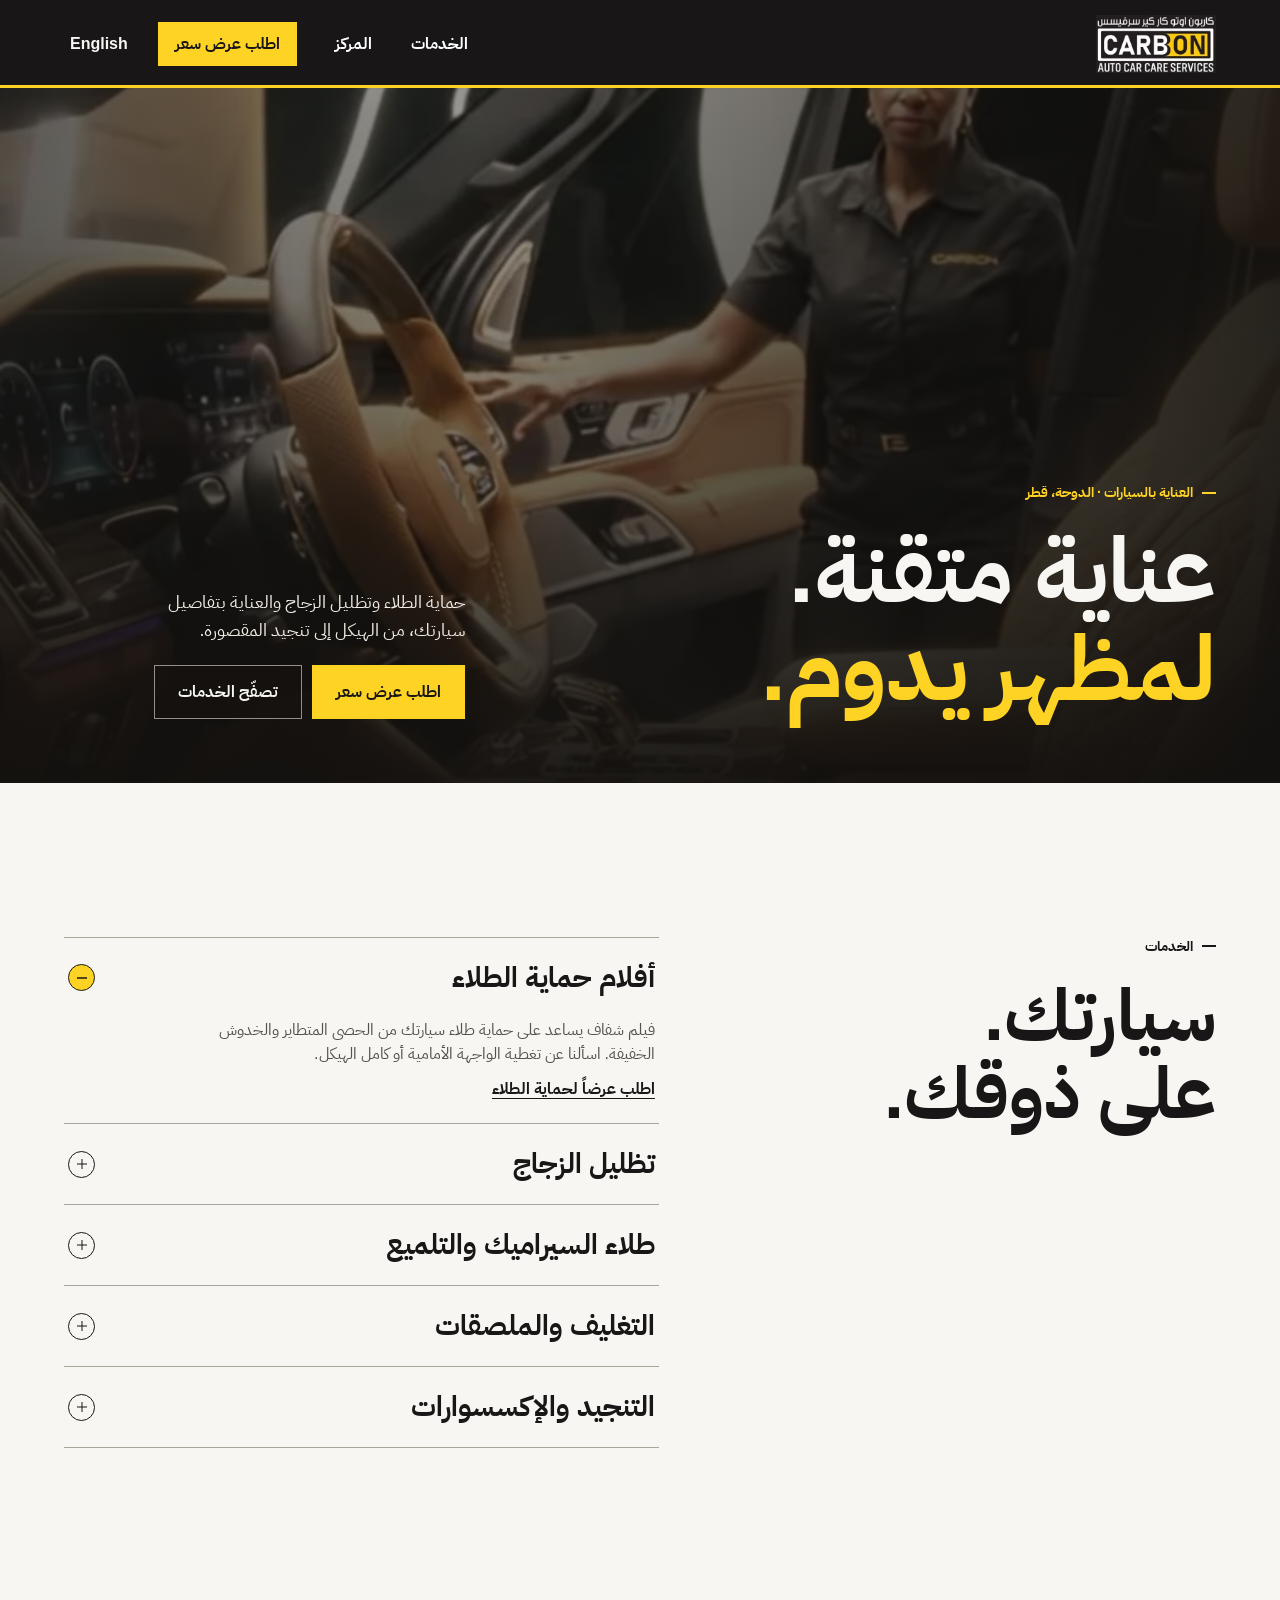
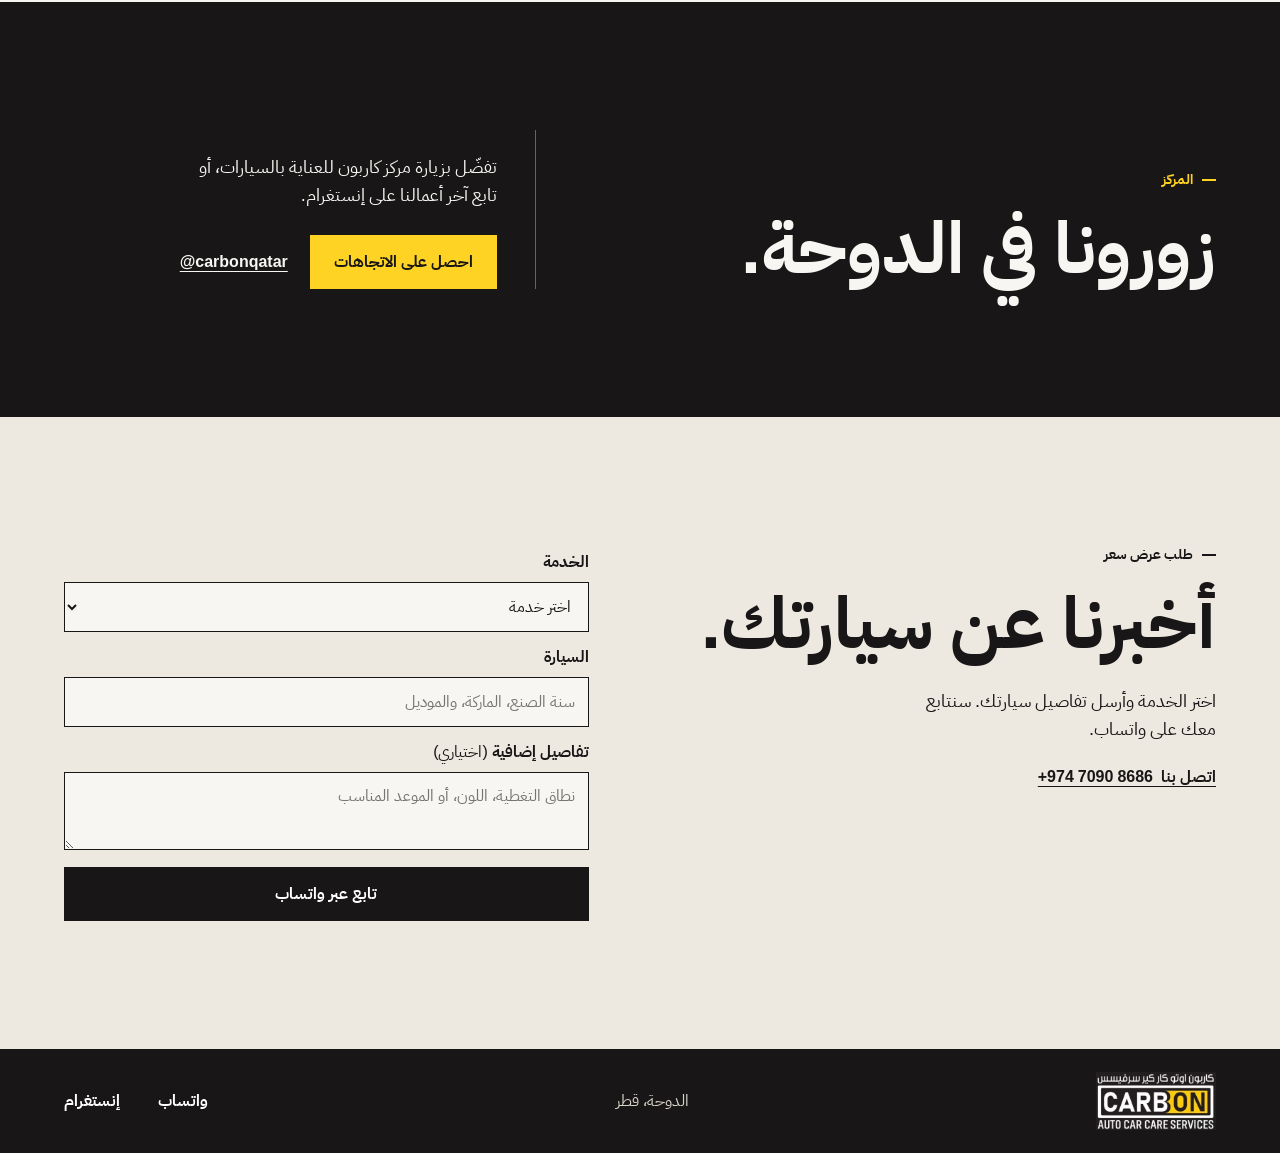
==== ar/index.html @ 4a991215 "Add Arabic site and Carbon upholstery video hero" ====
<!doctype html>
<html lang="ar" dir="rtl">
<head>
  <meta charset="utf-8">
  <meta name="viewport" content="width=device-width, initial-scale=1">
  <meta name="description" content="كاربون للعناية بالسيارات في الدوحة، قطر. أفلام حماية الطلاء، تظليل الزجاج، طلاء السيراميك، التغليف وتنجيد المقاعد.">
  <meta name="theme-color" content="#181616">
  <meta property="og:title" content="كاربون للعناية بالسيارات | الدوحة، قطر">
  <meta property="og:description" content="حماية الطلاء وتظليل الزجاج والعناية بتفاصيل سيارتك في الدوحة.">
  <link rel="alternate" hreflang="ar" href="https://carbon-qatar.vercel.app/ar/">
  <link rel="alternate" hreflang="en" href="https://carbon-qatar.vercel.app/">
  <link rel="icon" href="/assets/logo.avif" type="image/avif">
  <link rel="stylesheet" href="/site.css">
  <script src="/site.js" defer></script>
  <title>كاربون للعناية بالسيارات | الدوحة، قطر</title>
</head>
<body id="top">
  <a class="skip" href="#main">انتقل إلى المحتوى</a>
  <header class="header">
    <div class="shell header-inner">
      <a class="brand" href="#top" aria-label="كاربون للعناية بالسيارات، الصفحة الرئيسية">
        <img src="/assets/wordmark.webp" width="338" height="163" alt="كاربون للعناية بالسيارات">
      </a>
      <div class="header-actions">
        <a class="language" href="/" lang="en" hreflang="en">English</a>
        <button class="menu-toggle" type="button" aria-controls="site-nav" aria-expanded="false" hidden>القائمة</button>
      </div>
      <nav class="nav" id="site-nav" aria-label="القائمة الرئيسية">
        <a href="#services">الخدمات</a>
        <a href="#studio">المركز</a>
        <a href="#quote" class="button button-small">اطلب عرض سعر</a>
      </nav>
    </div>
    <div class="progress" aria-hidden="true"></div>
  </header>
  <main id="main">
    <section class="hero" aria-labelledby="hero-title">
      <div class="hero-media" aria-hidden="true">
        <video class="hero-video" data-src="/assets/carbon-interior.mp4" muted loop playsinline preload="none"></video>
      </div>
      <div class="shell hero-grid">
        <div class="hero-copy">
          <p class="eyebrow"><span></span> العناية بالسيارات · الدوحة، قطر</p>
          <h1 id="hero-title">عناية متقنة. <em>لمظهر يدوم.</em></h1>
        </div>
        <div class="hero-intro">
          <p class="hero-description">حماية الطلاء وتظليل الزجاج والعناية بتفاصيل سيارتك، من الهيكل إلى تنجيد المقصورة.</p>
          <div class="hero-actions">
            <a class="button" href="#quote">اطلب عرض سعر</a>
            <a class="button button-outline" href="#services">تصفّح الخدمات</a>
          </div>
        </div>
        <button class="video-toggle" type="button" data-play="شغّل فيديو الخلفية" data-pause="أوقف فيديو الخلفية مؤقتاً" hidden>شغّل فيديو الخلفية</button>
      </div>
    </section>
    <section class="services shell" id="services" aria-labelledby="services-title">
      <div class="section-heading">
        <p class="eyebrow"><span></span> الخدمات</p>
        <h2 id="services-title">سيارتك.<br>على ذوقك.</h2>
      </div>
      <div class="service-list">
        <details name="carbon-services" open>
          <summary><span>أفلام حماية الطلاء</span><span class="disclosure" aria-hidden="true"></span></summary>
          <div class="service-content">
            <p>فيلم شفاف يساعد على حماية طلاء سيارتك من الحصى المتطاير والخدوش الخفيفة. اسألنا عن تغطية الواجهة الأمامية أو كامل الهيكل.</p>
            <a href="#quote" data-service="أفلام حماية الطلاء">اطلب عرضاً لحماية الطلاء</a>
          </div>
        </details>
        <details name="carbon-services">
          <summary><span>تظليل الزجاج</span><span class="disclosure" aria-hidden="true"></span></summary>
          <div class="service-content">
            <p>خفّف الوهج واجعل المقصورة أكثر راحة. تواصل معنا لاختيار فيلم التظليل والدرجة المناسبة لسيارتك.</p>
            <a href="#quote" data-service="تظليل الزجاج">اطلب عرضاً للتظليل</a>
          </div>
        </details>
        <details name="carbon-services">
          <summary><span>طلاء السيراميك والتلميع</span><span class="disclosure" aria-hidden="true"></span></summary>
          <div class="service-content">
            <p>نظّف المقصورة، واستعد لمعان الطلاء، أو أضف طبقة سيراميك لتسهيل غسل السيارة والعناية بها.</p>
            <a href="#quote" data-service="طلاء السيراميك والتلميع">اطلب عرضاً للسيراميك والتلميع</a>
          </div>
        </details>
        <details name="carbon-services">
          <summary><span>التغليف والملصقات</span><span class="disclosure" aria-hidden="true"></span></summary>
          <div class="service-content">
            <p>غيّر لون السيارة، أو أضف رسومات، أو غلّف جزءاً منها مثل السقف. شاركنا أمثلة للتصميم الذي تريده.</p>
            <a href="#quote" data-service="التغليف والملصقات">اطلب عرضاً للتغليف</a>
          </div>
        </details>
        <details name="carbon-services">
          <summary><span>التنجيد والإكسسوارات</span><span class="disclosure" aria-hidden="true"></span></summary>
          <div class="service-content">
            <p>تعرّف على خيارات الجلد وتنجيد المقاعد، أو اسأل فريقنا عن الإكسسوارات المناسبة لسيارتك.</p>
            <a href="#quote" data-service="التنجيد والإكسسوارات">اطلب عرضاً للتنجيد</a>
          </div>
        </details>
      </div>
    </section>
    <section class="studio" id="studio" aria-labelledby="studio-title">
      <div class="shell studio-grid">
        <div class="section-heading">
          <p class="eyebrow"><span></span> المركز</p>
          <h2 id="studio-title">زورونا في الدوحة.</h2>
        </div>
        <div class="studio-copy">
          <p>تفضّل بزيارة مركز كاربون للعناية بالسيارات، أو تابع آخر أعمالنا على إنستغرام.</p>
          <div class="studio-links">
            <a class="button" href="https://www.google.com/maps/search/?api=1&amp;query=Carbon+Auto+Car+Care+Services+Doha+Qatar">احصل على الاتجاهات</a>
            <a class="text-link" dir="ltr" href="https://www.instagram.com/carbonqatar/">@carbonqatar</a>
          </div>
        </div>
      </div>
    </section>
    <section class="quote" id="quote" aria-labelledby="quote-title">
      <div class="shell quote-grid">
        <div class="section-heading">
          <p class="eyebrow"><span></span> طلب عرض سعر</p>
          <h2 id="quote-title">أخبرنا عن سيارتك.</h2>
          <p>اختر الخدمة وأرسل تفاصيل سيارتك. سنتابع معك على واتساب.</p>
          <a class="text-link" href="tel:+97470908686">اتصل بنا &nbsp;<bdi>+974 7090 8686</bdi></a>
        </div>
        <form class="quote-form" action="https://wa.me/97451018686" method="get" hidden>
          <label for="service">الخدمة</label>
          <select id="service" name="service" required>
            <option value="">اختر خدمة</option>
            <option>أفلام حماية الطلاء</option>
            <option>تظليل الزجاج</option>
            <option>طلاء السيراميك والتلميع</option>
            <option>التغليف والملصقات</option>
            <option>التنجيد والإكسسوارات</option>
            <option>أحتاج مساعدة في الاختيار</option>
          </select>
          <label for="vehicle">السيارة</label>
          <input id="vehicle" name="vehicle" type="text" placeholder="سنة الصنع، الماركة، والموديل" maxlength="100" required>
          <label for="notes">تفاصيل إضافية <span>(اختياري)</span></label>
          <textarea id="notes" name="notes" rows="2" maxlength="500" placeholder="نطاق التغطية، اللون، أو الموعد المناسب"></textarea>
          <button class="button" type="submit">تابع عبر واتساب</button>
        </form>
        <noscript><a class="button" href="https://wa.me/97451018686">تواصل عبر واتساب</a></noscript>
      </div>
    </section>
  </main>
  <footer class="footer">
    <div class="shell footer-inner">
      <a class="brand" href="#top" aria-label="كاربون للعناية بالسيارات، العودة إلى الأعلى">
        <img src="/assets/wordmark.webp" width="338" height="163" alt="كاربون للعناية بالسيارات">
      </a>
      <p>الدوحة، قطر</p>
      <div class="footer-links">
        <a href="https://wa.me/97451018686">واتساب</a>
        <a href="https://www.instagram.com/carbonqatar/">إنستغرام</a>
      </div>
    </div>
  </footer>
</body>
</html>
---- site.css ----
@font-face {
  font-family: "IBM Plex Sans Arabic";
  src: url("/assets/plex-arabic-400.woff2") format("woff2");
  font-weight: 400;
  font-display: swap;
}

@font-face {
  font-family: "IBM Plex Sans Arabic";
  src: url("/assets/plex-arabic-700.woff2") format("woff2");
  font-weight: 700;
  font-display: swap;
}

:root {
  color-scheme: light;
  --ink: #181616;
  --paper: #f7f6f2;
  --signal: #ffd324;
  --muted: #55514b;
  --gutter: clamp(20px, 5vw, 80px);
  --ease: cubic-bezier(.2, .75, .25, 1);
  font-family: Arial, Helvetica, sans-serif;
  color: var(--ink);
  background: var(--paper);
}

*, *::before, *::after { box-sizing: border-box; }
body, h1, h2, p { margin: 0; }
body { min-width: 0; }
img { display: block; max-width: 100%; }
a { color: inherit; }
button, input, select, textarea { font: inherit; }
[hidden] { display: none !important; }
:focus-visible { outline: 3px solid #886400; outline-offset: 4px; }
.header :focus-visible, .studio :focus-visible, .footer :focus-visible { outline-color: var(--signal); }
.shell { width: min(100% - var(--gutter) * 2, 1440px); margin-inline: auto; }
section[id] { scroll-margin-top: 100px; }
.skip { position: fixed; top: 12px; inset-inline-start: 12px; z-index: 10; padding: 14px; background: white; transform: translateY(-150%); }
.skip:focus { transform: none; }

.header { position: sticky; z-index: 5; top: 0; background: var(--ink); color: white; }
.header-inner { position: relative; display: flex; min-height: 88px; align-items: center; justify-content: space-between; gap: 24px; }
.brand { display: inline-flex; flex: 0 0 auto; align-items: center; min-height: 44px; }
.brand img { width: 120px; height: auto; }
.nav, .footer-links { display: flex; align-items: center; gap: clamp(18px, 3vw, 46px); }
.nav { margin-inline-start: auto; }
.header-actions { display: flex; flex-shrink: 0; align-items: center; gap: 10px; }
@media (min-width: 681px) { .header-actions { order: 2; } }
.language { display: inline-grid; min-width: 44px; min-height: 44px; place-items: center; padding-inline: 6px; color: var(--paper); text-decoration: none; font-weight: 700; }
.language:hover { color: var(--signal); }
.nav a, .footer-links a { display: inline-flex; min-height: 44px; align-items: center; font-weight: 700; text-decoration: none; }
.nav a:not(.button):hover, .footer-links a:hover { color: var(--signal); }
.menu-toggle { border: 1px solid #595550; background: transparent; color: white; min-height: 44px; padding: 8px 17px; cursor: pointer; }
.progress { position: absolute; inset: auto 0 0; height: 3px; pointer-events: none; }

.button {
  display: inline-flex;
  width: fit-content;
  min-height: 54px;
  align-items: center;
  justify-content: center;
  padding: 12px 23px;
  border: 1px solid var(--ink);
  background: var(--ink);
  color: white;
  font-weight: 750;
  line-height: 1.15;
  text-align: center;
  text-decoration: none;
  cursor: pointer;
  transition: background-color .18s, color .18s, border-color .18s;
}
.button:hover { background: white; color: var(--ink); }
.button-small { min-height: 44px; padding-inline: 16px; }
.header .button, .studio .button { background: var(--signal); color: var(--ink); border-color: var(--signal); }
.header .button:hover, .studio .button:hover { background: white; border-color: white; }
.text-link { display: inline-flex; align-items: center; min-height: 44px; font-weight: 750; text-underline-offset: 4px; }

.hero { position: relative; isolation: isolate; overflow: clip; background: #141311; color: var(--paper); }
.hero-media, .hero-video, .hero-media::after { position: absolute; inset: 0; width: 100%; height: 100%; }
.hero-media { z-index: -1; background: #1e1712 url("/assets/carbon-interior.webp") center 46% / cover no-repeat; }
.hero-video { object-fit: cover; object-position: center 46%; opacity: 0; }
.hero-video.is-visible { opacity: 1; }
.hero-media::after {
  content: "";
  background: linear-gradient(0deg, #13110ff2 1%, #13110f86 45%, #13110f52 100%), linear-gradient(90deg, #0e0d0cd1, #13110f1a 62%, #0e0d0c77);
}
[dir="rtl"] .hero-media::after {
  background: linear-gradient(0deg, #13110ff2 1%, #13110f86 45%, #13110f52 100%), linear-gradient(270deg, #0e0d0cd1, #13110f1a 62%, #0e0d0c77);
}
.hero-grid { display: grid; grid-template-columns: minmax(0, 1.4fr) minmax(0, .85fr); align-content: end; align-items: end; gap: 28px clamp(32px, 7vw, 110px); min-height: clamp(32rem, calc(87svh - 88px), 52rem); padding-block: clamp(100px, 15vw, 210px) clamp(34px, 5vw, 70px); }
.hero .eyebrow { color: var(--signal); }
.eyebrow { display: flex; align-items: center; gap: 9px; font-size: .875rem; font-weight: 800; line-height: 1.4; letter-spacing: .095em; text-transform: uppercase; }
.eyebrow span { display: inline-block; width: 14px; height: 2px; background: currentColor; }
h1, h2 { font-weight: 850; letter-spacing: -.085em; line-height: .91; }
h1 { margin-top: 20px; font-size: clamp(4rem, 8.2vw, 9rem); }
h1 em { display: block; font-style: normal; color: var(--signal); }
.hero-description { max-width: 38ch; margin-bottom: 20px; color: #f1ece4; font-size: clamp(1.02rem, 1.4vw, 1.25rem); line-height: 1.55; }
.hero-actions { display: flex; flex-wrap: wrap; gap: 10px; }
.hero .button { background: var(--signal); color: var(--ink); border-color: var(--signal); }
.hero .button:hover { background: white; border-color: white; }
.hero .button-outline { background: #16131080; border-color: #f7f6f28c; color: var(--paper); }
.hero .button-outline:hover { color: var(--ink); }
.hero :focus-visible { outline-color: var(--signal); }
.video-toggle { grid-column: 1 / -1; justify-self: end; min-height: 44px; padding-inline: 12px; color: var(--paper); background: #15120fd9; border: 1px solid #f7f6f250; cursor: pointer; font-size: .875rem; }
.video-toggle:hover { border-color: var(--signal); }

.services { display: grid; grid-template-columns: .88fr 1.12fr; gap: clamp(32px, 7vw, 112px); padding-block: clamp(80px, 12vw, 170px); }
h2 { font-size: clamp(3.2rem, 7vw, 7rem); }
.section-heading h2, .studio h2 { margin-top: 22px; }
.service-list { border-top: 1px solid #a9a59b; }
.service-list details { border-bottom: 1px solid #a9a59b; }
summary { display: flex; align-items: center; justify-content: space-between; gap: 16px; padding: 19px 4px; font-size: clamp(1.1rem, 2.2vw, 1.75rem); font-weight: 760; cursor: pointer; list-style: none; }
summary::-webkit-details-marker { display: none; }
summary:hover { color: #755400; }
.disclosure { position: relative; width: 27px; height: 27px; flex: 0 0 27px; border: 1px solid currentColor; border-radius: 50%; }
.disclosure::before, .disclosure::after { content: ""; position: absolute; top: 50%; left: 50%; width: 10px; height: 1px; background: currentColor; translate: -50% -50%; }
.disclosure::after { rotate: 90deg; transition: rotate .18s var(--ease); }
details[open] .disclosure { background: var(--signal); }
details[open] .disclosure::after { rotate: 0deg; }
.service-content { padding-block-end: 12px; padding-inline: 4px 34px; }
.service-content p { max-width: 55ch; color: var(--muted); line-height: 1.55; }
.service-content a { display: inline-flex; align-items: center; min-height: 44px; font-weight: 750; text-underline-offset: 4px; }
details[open] .service-content { animation: settle .16s ease-out both; }

.studio { padding-block: clamp(72px, 10vw, 140px); background: var(--ink); color: var(--paper); }
.studio-grid { display: grid; grid-template-columns: 1.25fr 1fr; align-items: end; gap: clamp(26px, 7vw, 112px); }
.studio-copy { border-inline-start: 1px solid #69645a; padding-inline-start: clamp(20px, 3vw, 46px); }
.studio .eyebrow { color: var(--signal); }
.studio-copy > p:not(.eyebrow), .quote .section-heading > p:not(.eyebrow) { max-width: 34ch; margin-top: 23px; font-size: 1.13rem; line-height: 1.55; }
.studio-links { display: flex; flex-wrap: wrap; gap: 12px 22px; align-items: center; margin-top: 26px; }

.quote { padding-block: clamp(76px, 10vw, 145px); background: #ede9e0; }
.quote-grid { display: grid; grid-template-columns: 1fr 1fr; gap: clamp(38px, 8vw, 130px); }
.quote .text-link { margin-top: 12px; }
.quote-form { display: grid; align-content: start; gap: 8px; }
.quote-form label { margin-top: 5px; font-weight: 750; }
.quote-form label span { font-weight: 400; }
.quote-form input, .quote-form select, .quote-form textarea { width: 100%; border: 1px solid var(--ink); border-radius: 0; background: var(--paper); color: var(--ink); min-height: 50px; padding: 11px 13px; }
.quote-form textarea { min-height: 78px; resize: vertical; }
.quote-form button { margin-top: 9px; width: 100%; }
.footer { padding-block: 23px; background: var(--ink); color: white; }
.footer-inner { display: flex; align-items: center; justify-content: space-between; gap: 16px; }
.footer p { color: #d8d4cb; }

[dir="rtl"] { font-family: "IBM Plex Sans Arabic", Tahoma, Arial, sans-serif; }
[dir="rtl"] h1, [dir="rtl"] h2 { letter-spacing: 0; line-height: 1.08; }
[dir="rtl"] h1 { font-size: clamp(3.35rem, 7.1vw, 7.6rem); }
[dir="rtl"] h2 { font-size: clamp(2.8rem, 5.6vw, 5.9rem); }
[dir="rtl"] .eyebrow { letter-spacing: 0; }

@keyframes arrive { from { transform: translateY(25px); opacity: 0; } }
@keyframes trace { from { transform: scaleX(0); } to { transform: scaleX(1); } }
@keyframes settle { from { opacity: .55; } }
@keyframes studio-rule { from { border-inline-start-color: transparent; } to { border-inline-start-color: #69645a; } }

@media (prefers-reduced-motion: no-preference) {
  html { scroll-behavior: smooth; }
  .hero-copy > * { animation: arrive .76s var(--ease) both; }
  .hero-copy h1 { animation-delay: .065s; }
  .hero-intro { animation: arrive .76s .14s var(--ease) both; }
  .hero-video { transition: opacity .42s ease; }
  .nav:not([hidden]) { animation: settle .17s ease-out both; }
  @supports (animation-timeline: scroll()) {
    .progress { background: var(--signal); transform-origin: left; animation: trace linear both; animation-timeline: scroll(root); }
    [dir="rtl"] .progress { transform-origin: right; }
    .studio-copy { animation: studio-rule linear both; animation-timeline: view(); animation-range: entry 12% entry 100%; }
  }
}

@media (max-width: 900px) {
  h1 { font-size: clamp(3.7rem, 8.7vw, 5.8rem); }
}

@media (max-width: 680px) {
  .header-inner { min-height: 72px; }
  .brand img { width: 105px; }
  .nav { gap: 8px; margin-inline-start: 0; }
  .nav a { font-size: .88rem; }
  .header:has(.menu-toggle:not([hidden])) .nav {
    position: absolute;
    display: grid;
    top: 100%;
    inset-inline: calc(-1 * var(--gutter));
    gap: 0;
    padding: 12px var(--gutter) 20px;
    border-top: 1px solid #4d4944;
    background: var(--ink);
  }
  .header:has(.menu-toggle:not([hidden])) .nav a { min-height: 48px; font-size: 1rem; }
  .nav .button { width: 100%; margin-top: 7px; }
  section[id] { scroll-margin-top: 80px; }
  .hero-grid, .services, .studio-grid, .quote-grid { grid-template-columns: 1fr; }
  .hero-grid { padding-block: 130px 24px; min-height: min(690px, max(540px, calc(91svh - 72px))); gap: 22px; }
  h1 { font-size: clamp(3.4rem, 13vw, 5.7rem); }
  [dir="rtl"] h1 { font-size: clamp(3rem, 11vw, 5.2rem); }
  .hero-media, .hero-video { background-position: center 43%; object-position: center 43%; }
  .hero-media::after, [dir="rtl"] .hero-media::after { background: linear-gradient(0deg, #13110ff7 3%, #13110f9e 54%, #13110f30 100%); }
  .hero-actions .button { flex: 1 1 125px; padding-inline: 12px; }
  .studio-copy { border-inline-start: 0; padding-inline-start: 0; }
  .studio-copy > p:not(.eyebrow) { margin-top: 0; }
  .footer-inner { flex-wrap: wrap; }
  .footer-links { flex-basis: 100%; gap: 22px; }
}

@media (max-width: 380px) {
  .header-inner { gap: 10px; }
  .header-actions { gap: 4px; }
  .menu-toggle { padding-inline: 11px; }
}

@media (max-width: 680px) {
  .header:not(:has(.menu-toggle:not([hidden]))) .header-inner { flex-wrap: wrap; gap: 4px 12px; padding-block: 5px; }
  .header:not(:has(.menu-toggle:not([hidden]))) .nav { order: 1; width: 100%; }
}
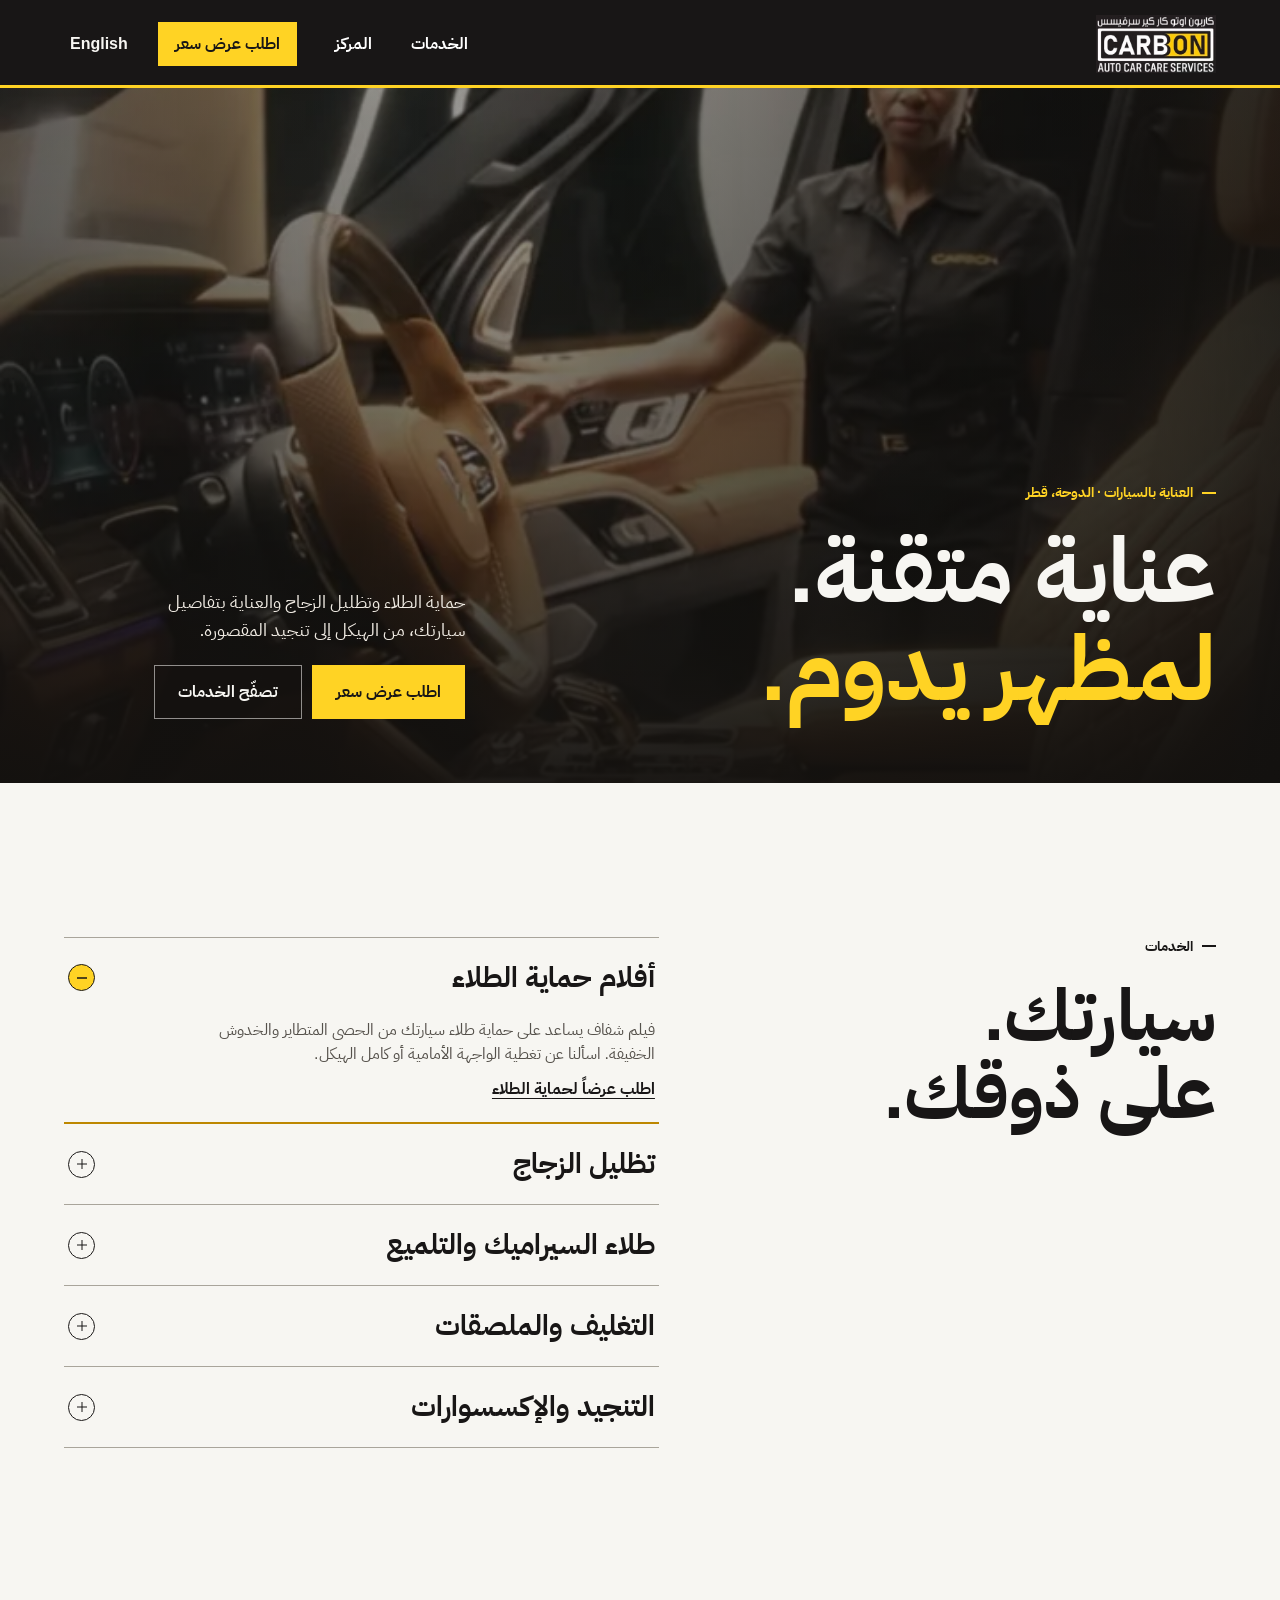
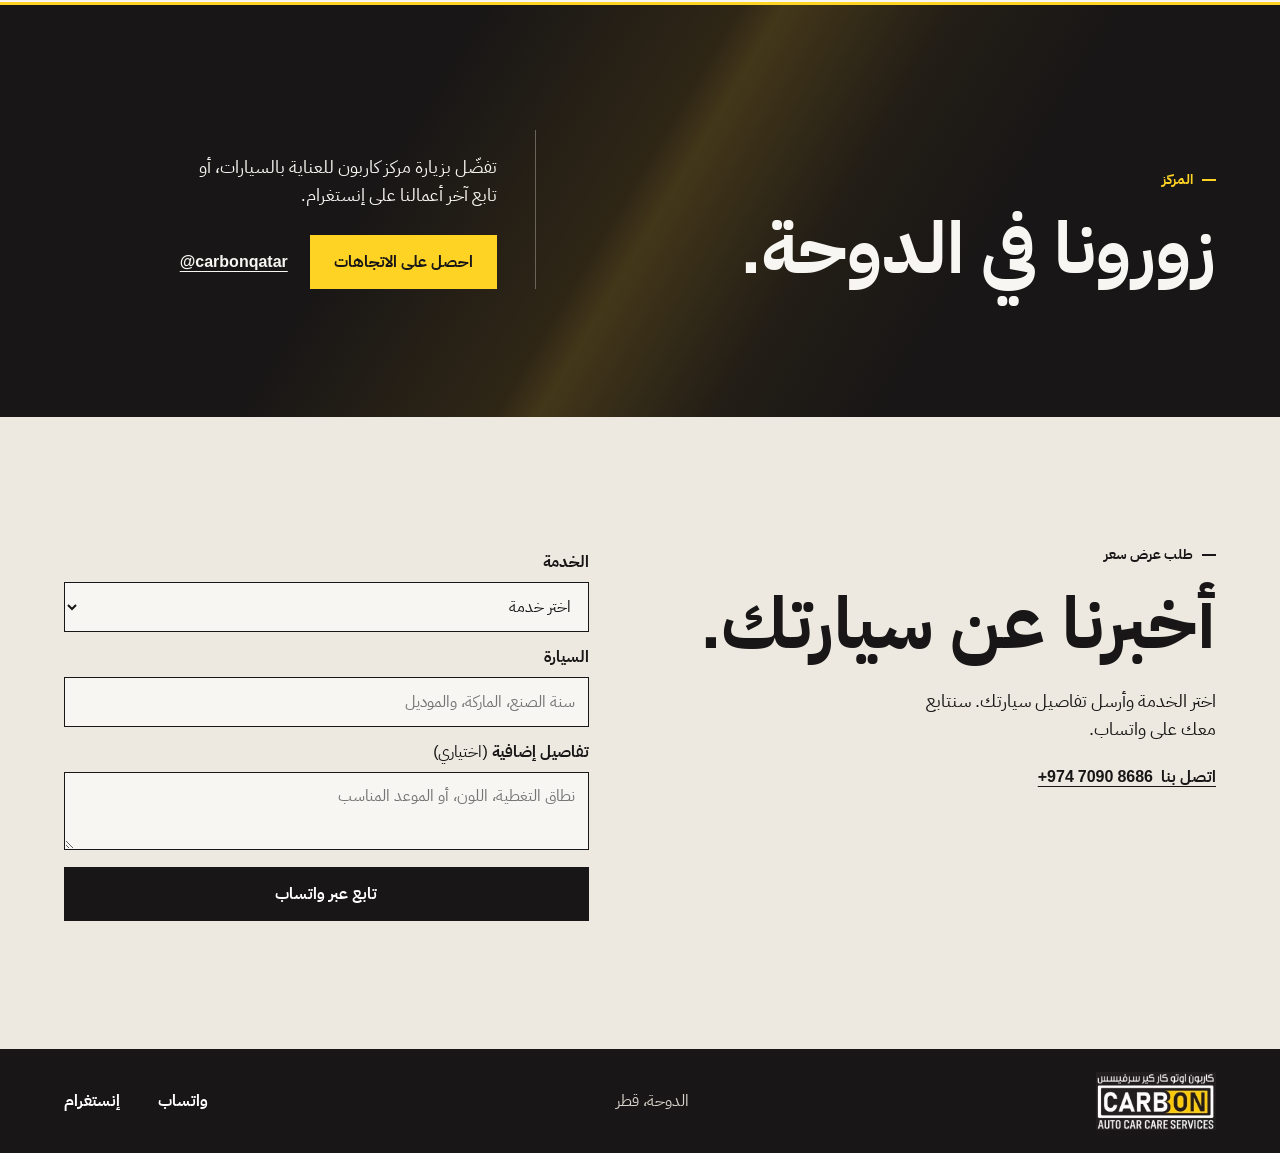
==== commit 1c5ce22d: "Add scroll-linked motion and simplify the video hero" ====
--- a/ar/index.html
+++ b/ar/index.html
@@ -36,7 +36,7 @@
   <main id="main">
     <section class="hero" aria-labelledby="hero-title">
       <div class="hero-media" aria-hidden="true">
-        <video class="hero-video" data-src="/assets/carbon-interior.mp4" muted loop playsinline preload="none"></video>
+        <video class="hero-video" data-src="/assets/carbon-intro.mp4" muted playsinline preload="none"></video>
       </div>
       <div class="shell hero-grid">
         <div class="hero-copy">
@@ -50,7 +50,6 @@
             <a class="button button-outline" href="#services">تصفّح الخدمات</a>
           </div>
         </div>
-        <button class="video-toggle" type="button" data-play="شغّل فيديو الخلفية" data-pause="أوقف فيديو الخلفية مؤقتاً" hidden>شغّل فيديو الخلفية</button>
       </div>
     </section>
     <section class="services shell" id="services" aria-labelledby="services-title">
--- a/site.css
+++ b/site.css
@@ -103,14 +103,25 @@
 .hero .button-outline { background: #16131080; border-color: #f7f6f28c; color: var(--paper); }
 .hero .button-outline:hover { color: var(--ink); }
 .hero :focus-visible { outline-color: var(--signal); }
-.video-toggle { grid-column: 1 / -1; justify-self: end; min-height: 44px; padding-inline: 12px; color: var(--paper); background: #15120fd9; border: 1px solid #f7f6f250; cursor: pointer; font-size: .875rem; }
-.video-toggle:hover { border-color: var(--signal); }
 
 .services { display: grid; grid-template-columns: .88fr 1.12fr; gap: clamp(32px, 7vw, 112px); padding-block: clamp(80px, 12vw, 170px); }
 h2 { font-size: clamp(3.2rem, 7vw, 7rem); }
 .section-heading h2, .studio h2 { margin-top: 22px; }
 .service-list { border-top: 1px solid #a9a59b; }
-.service-list details { border-bottom: 1px solid #a9a59b; }
+.service-list details { position: relative; border-bottom: 1px solid #a9a59b; }
+.service-list details::after {
+  content: "";
+  position: absolute;
+  inset: auto 0 -1px;
+  height: 2px;
+  pointer-events: none;
+  background: #bd8700;
+  transform: scaleX(0);
+  transform-origin: left;
+  transition: transform .24s var(--ease);
+}
+.service-list details[open]::after { transform: scaleX(1); }
+[dir="rtl"] .service-list details::after { transform-origin: right; }
 summary { display: flex; align-items: center; justify-content: space-between; gap: 16px; padding: 19px 4px; font-size: clamp(1.1rem, 2.2vw, 1.75rem); font-weight: 760; cursor: pointer; list-style: none; }
 summary::-webkit-details-marker { display: none; }
 summary:hover { color: #755400; }
@@ -124,7 +135,24 @@
 .service-content a { display: inline-flex; align-items: center; min-height: 44px; font-weight: 750; text-underline-offset: 4px; }
 details[open] .service-content { animation: settle .16s ease-out both; }
 
-.studio { padding-block: clamp(72px, 10vw, 140px); background: var(--ink); color: var(--paper); }
+.studio { position: relative; isolation: isolate; overflow: clip; padding-block: clamp(72px, 10vw, 140px); background: var(--ink); color: var(--paper); }
+.studio::before {
+  content: "";
+  position: absolute;
+  z-index: -1;
+  inset: 0 -25%;
+  pointer-events: none;
+  background: linear-gradient(121deg, transparent 37%, #b0801226 49%, #d2a4253b 51%, #b0801212 59%, transparent 67%);
+}
+.studio::after {
+  content: "";
+  position: absolute;
+  inset: 0 0 auto;
+  height: 3px;
+  background: var(--signal);
+  transform-origin: left;
+}
+[dir="rtl"] .studio::after { transform-origin: right; }
 .studio-grid { display: grid; grid-template-columns: 1.25fr 1fr; align-items: end; gap: clamp(26px, 7vw, 112px); }
 .studio-copy { border-inline-start: 1px solid #69645a; padding-inline-start: clamp(20px, 3vw, 46px); }
 .studio .eyebrow { color: var(--signal); }
@@ -153,7 +181,11 @@
 @keyframes arrive { from { transform: translateY(25px); opacity: 0; } }
 @keyframes trace { from { transform: scaleX(0); } to { transform: scaleX(1); } }
 @keyframes settle { from { opacity: .55; } }
-@keyframes studio-rule { from { border-inline-start-color: transparent; } to { border-inline-start-color: #69645a; } }
+@keyframes hero-depth { from { transform: scale(1); } to { transform: translateY(8%) scale(1.14); } }
+@keyframes studio-light { from { transform: translateX(-22%); } to { transform: translateX(20%); } }
+@keyframes studio-light-rtl { from { transform: translateX(22%); } to { transform: translateX(-20%); } }
+@keyframes studio-heading { from { transform: translateY(35px); opacity: .65; } to { transform: none; opacity: 1; } }
+@keyframes quote-settle { from { transform: translateY(26px); } to { transform: none; } }
 
 @media (prefers-reduced-motion: no-preference) {
   html { scroll-behavior: smooth; }
@@ -162,11 +194,29 @@
   .hero-intro { animation: arrive .76s .14s var(--ease) both; }
   .hero-video { transition: opacity .42s ease; }
   .nav:not([hidden]) { animation: settle .17s ease-out both; }
-  @supports (animation-timeline: scroll()) {
+  @supports (animation-timeline: view()) {
+    .hero { view-timeline-name: --hero; }
+    .hero-media { animation: hero-depth linear both; animation-timeline: --hero; animation-range: exit 0% exit 100%; }
     .progress { background: var(--signal); transform-origin: left; animation: trace linear both; animation-timeline: scroll(root); }
     [dir="rtl"] .progress { transform-origin: right; }
-    .studio-copy { animation: studio-rule linear both; animation-timeline: view(); animation-range: entry 12% entry 100%; }
+    .service-list details { view-timeline-name: --service; }
+    .service-list details[open]::after { animation: trace linear both; animation-timeline: --service; animation-range: entry 8% entry 65%; }
+    .studio { view-timeline-name: --studio; }
+    .studio::before { animation: studio-light linear both; animation-timeline: --studio; animation-range: entry 0% exit 78%; }
+    [dir="rtl"] .studio::before { animation-name: studio-light-rtl; }
+    .studio::after { animation: trace linear both; animation-timeline: --studio; animation-range: entry 4% entry 62%; }
+    .studio .section-heading { animation: studio-heading linear both; animation-timeline: view(); animation-range: entry 4% entry 88%; }
+    .quote-form { animation: quote-settle linear both; animation-timeline: view(); animation-range: entry 6% entry 70%; }
   }
+  @supports not (animation-timeline: view()) {
+    .studio.has-entered .section-heading { animation: studio-heading .65s var(--ease) both; }
+    .studio.has-entered::after { animation: trace .65s var(--ease) both; }
+    .quote-form.has-entered { animation: quote-settle .6s var(--ease) both; }
+  }
+}
+
+@media (min-width: 681px) and (prefers-reduced-motion: no-preference) {
+  .services > .section-heading { position: sticky; top: 122px; align-self: start; }
 }
 
 @media (max-width: 900px) {
@@ -210,6 +260,13 @@
   .menu-toggle { padding-inline: 11px; }
 }
 
+@media (max-width: 680px) and (max-height: 560px) {
+  .hero-grid { min-height: calc(100svh - 72px); padding-block: 38px 18px; gap: 15px; }
+  .hero h1 { margin-top: 12px; font-size: clamp(3rem, 10.6vw, 4rem); }
+  [dir="rtl"] .hero h1 { font-size: clamp(2.6rem, 9.5vw, 3.5rem); }
+  .hero-description { margin-bottom: 12px; }
+}
+
 @media (max-width: 680px) {
   .header:not(:has(.menu-toggle:not([hidden]))) .header-inner { flex-wrap: wrap; gap: 4px 12px; padding-block: 5px; }
   .header:not(:has(.menu-toggle:not([hidden]))) .nav { order: 1; width: 100%; }
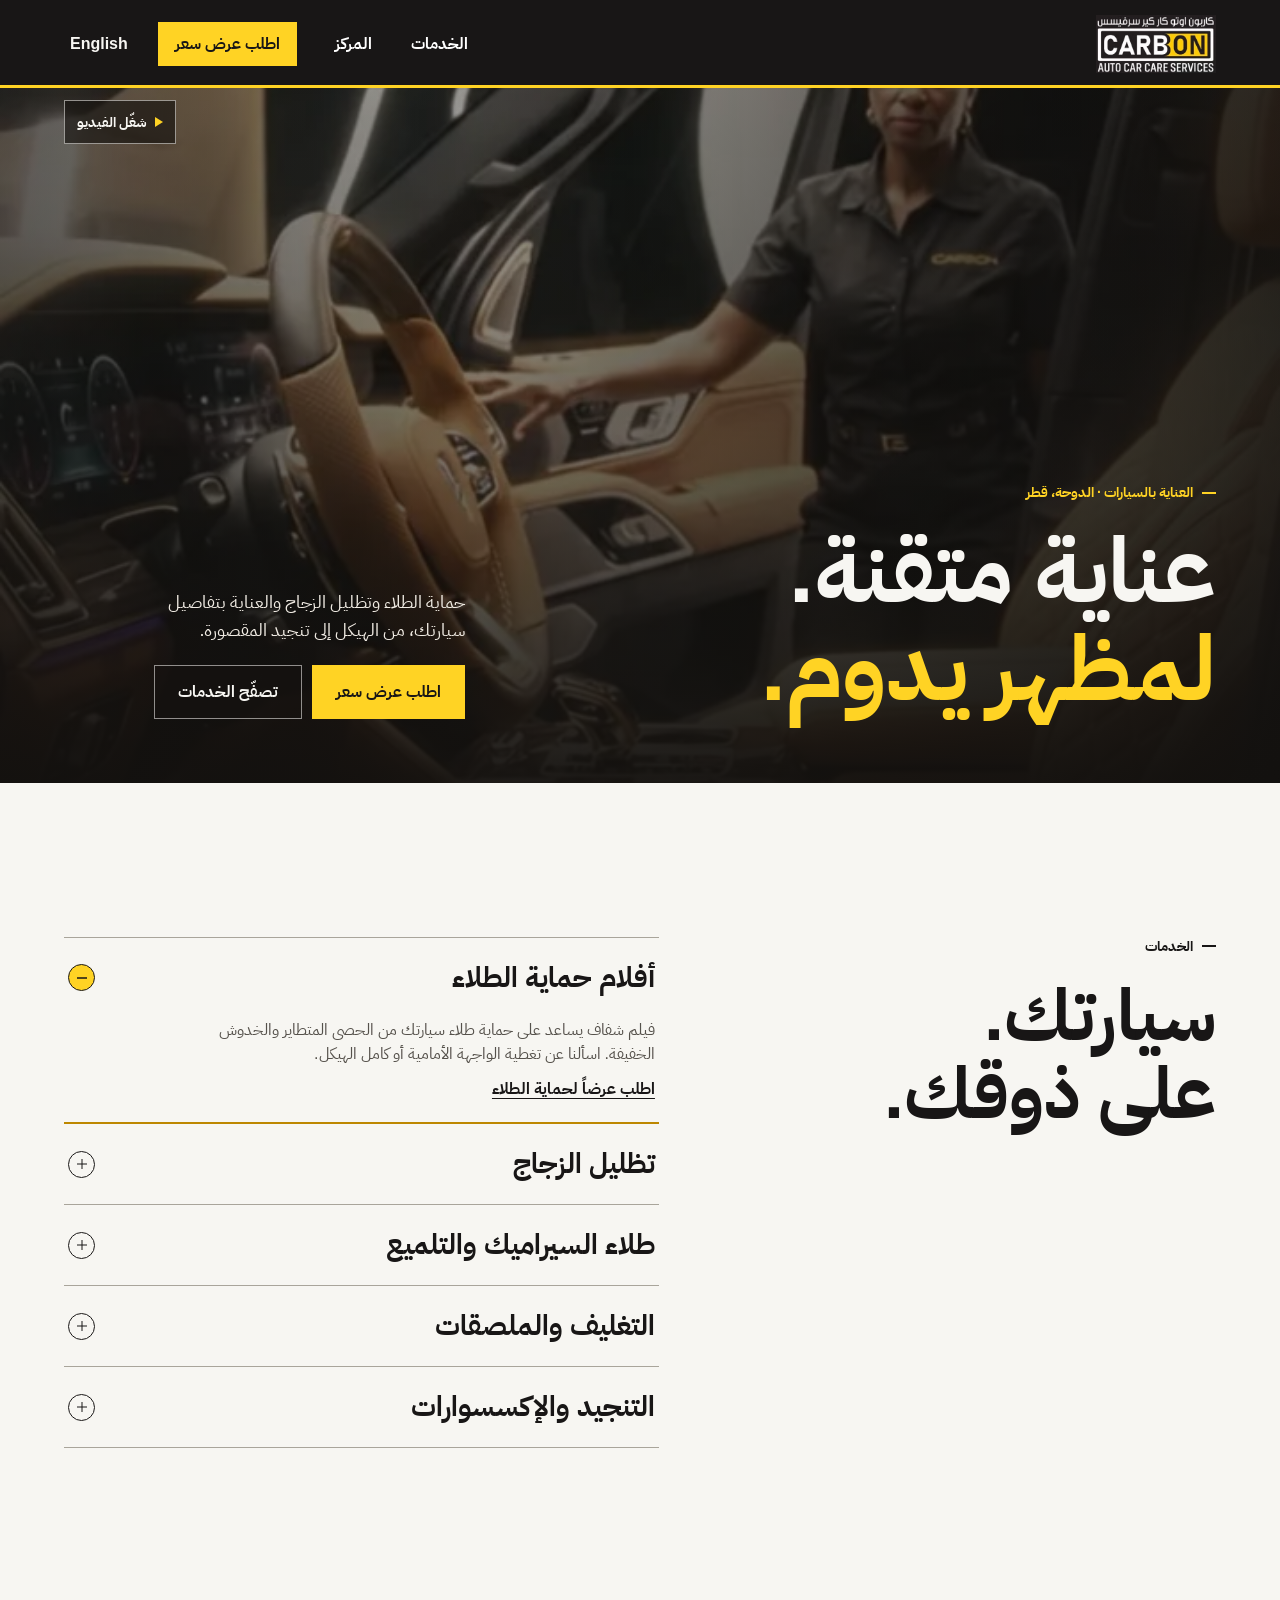
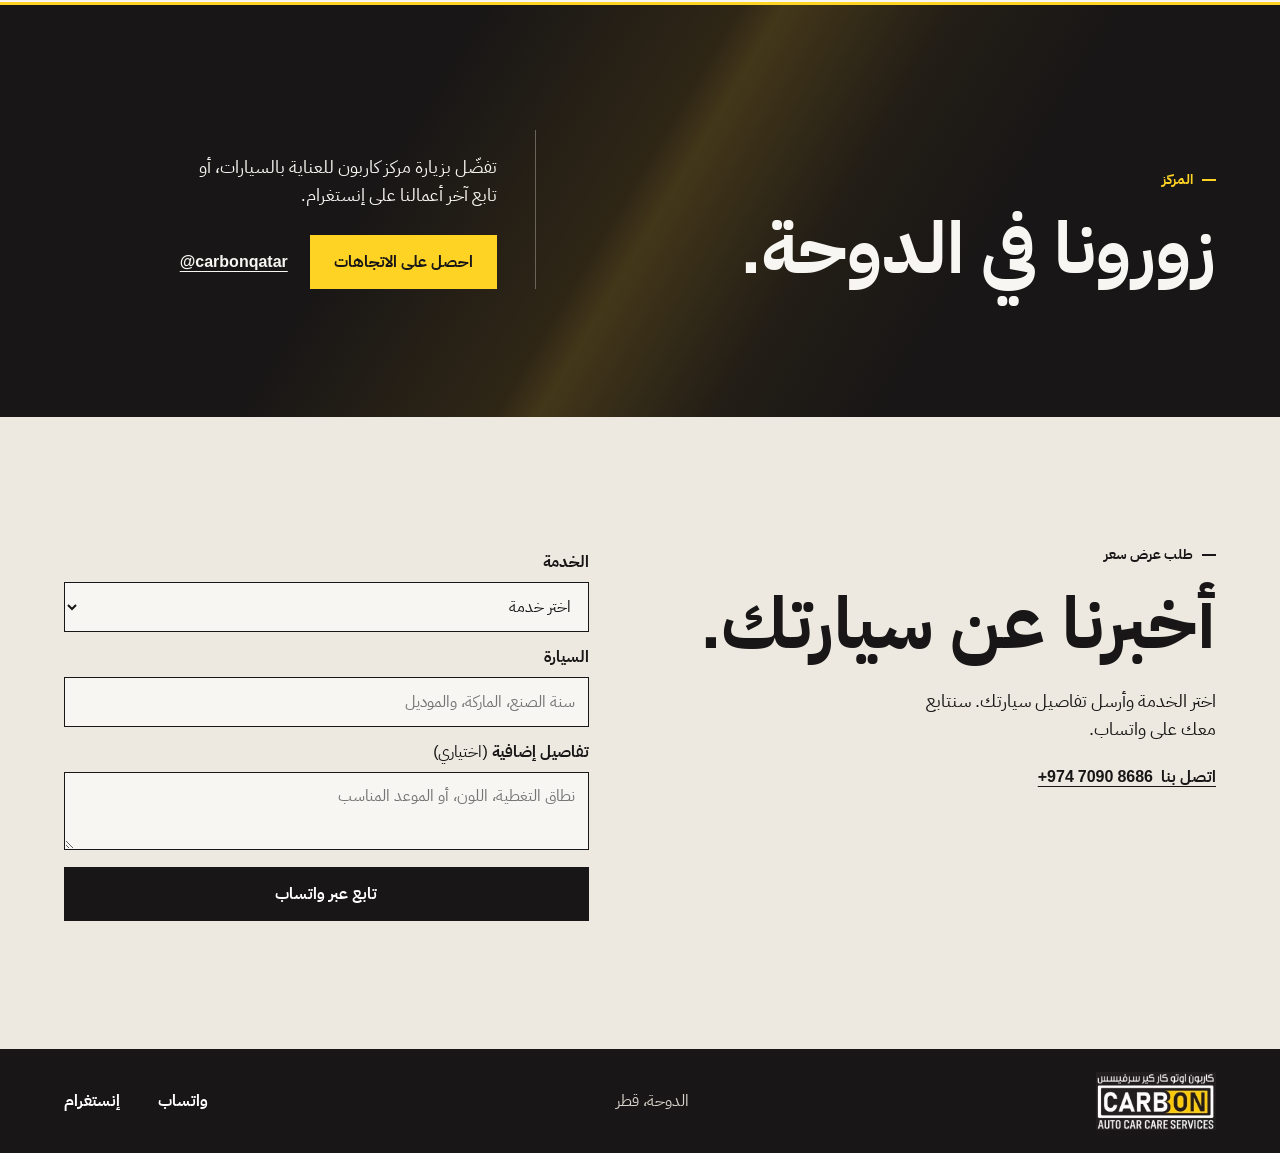
==== commit 2676ae33: "Handle blocked mobile autoplay for the Carbon reel" ====
--- a/ar/index.html
+++ b/ar/index.html
@@ -36,7 +36,7 @@
   <main id="main">
     <section class="hero" aria-labelledby="hero-title">
       <div class="hero-media" aria-hidden="true">
-        <video class="hero-video" data-src="/assets/carbon-intro.mp4" muted playsinline preload="none"></video>
+        <video class="hero-video" data-src="/assets/carbon-intro.mp4" poster="/assets/carbon-interior.webp" autoplay muted playsinline webkit-playsinline preload="none"></video>
       </div>
       <div class="shell hero-grid">
         <div class="hero-copy">
@@ -51,6 +51,7 @@
           </div>
         </div>
       </div>
+      <a class="hero-play" href="https://www.instagram.com/reel/DgINHb4z3T5/" hidden><span>شغّل الفيديو</span></a>
     </section>
     <section class="services shell" id="services" aria-labelledby="services-title">
       <div class="section-heading">
--- a/site.css
+++ b/site.css
@@ -80,8 +80,7 @@
 .hero { position: relative; isolation: isolate; overflow: clip; background: #141311; color: var(--paper); }
 .hero-media, .hero-video, .hero-media::after { position: absolute; inset: 0; width: 100%; height: 100%; }
 .hero-media { z-index: -1; background: #1e1712 url("/assets/carbon-interior.webp") center 46% / cover no-repeat; }
-.hero-video { object-fit: cover; object-position: center 46%; opacity: 0; }
-.hero-video.is-visible { opacity: 1; }
+.hero-video { object-fit: cover; object-position: center 46%; }
 .hero-media::after {
   content: "";
   background: linear-gradient(0deg, #13110ff2 1%, #13110f86 45%, #13110f52 100%), linear-gradient(90deg, #0e0d0cd1, #13110f1a 62%, #0e0d0c77);
@@ -103,6 +102,30 @@
 .hero .button-outline { background: #16131080; border-color: #f7f6f28c; color: var(--paper); }
 .hero .button-outline:hover { color: var(--ink); }
 .hero :focus-visible { outline-color: var(--signal); }
+.hero-play {
+  position: absolute;
+  inset-block-start: 12px;
+  inset-inline-end: max(var(--gutter), calc((100% - 1440px) / 2));
+  display: inline-flex;
+  align-items: center;
+  justify-content: center;
+  gap: 8px;
+  min-height: 44px;
+  min-width: 44px;
+  padding-inline: 12px;
+  border: 1px solid #f7f6f28c;
+  background: #161310a8;
+  color: var(--paper);
+  text-decoration: none;
+  font-size: .875rem;
+  font-weight: 700;
+}
+.hero-play::before {
+  content: "";
+  border-block: 5px solid transparent;
+  border-left: 8px solid var(--signal);
+}
+.hero-play:hover { border-color: var(--signal); }
 
 .services { display: grid; grid-template-columns: .88fr 1.12fr; gap: clamp(32px, 7vw, 112px); padding-block: clamp(80px, 12vw, 170px); }
 h2 { font-size: clamp(3.2rem, 7vw, 7rem); }
@@ -192,7 +215,6 @@
   .hero-copy > * { animation: arrive .76s var(--ease) both; }
   .hero-copy h1 { animation-delay: .065s; }
   .hero-intro { animation: arrive .76s .14s var(--ease) both; }
-  .hero-video { transition: opacity .42s ease; }
   .nav:not([hidden]) { animation: settle .17s ease-out both; }
   @supports (animation-timeline: view()) {
     .hero { view-timeline-name: --hero; }
@@ -265,6 +287,7 @@
   .hero h1 { margin-top: 12px; font-size: clamp(3rem, 10.6vw, 4rem); }
   [dir="rtl"] .hero h1 { font-size: clamp(2.6rem, 9.5vw, 3.5rem); }
   .hero-description { margin-bottom: 12px; }
+  .hero-play span { position: absolute; width: 1px; height: 1px; overflow: hidden; clip-path: inset(50%); white-space: nowrap; }
 }
 
 @media (max-width: 680px) {
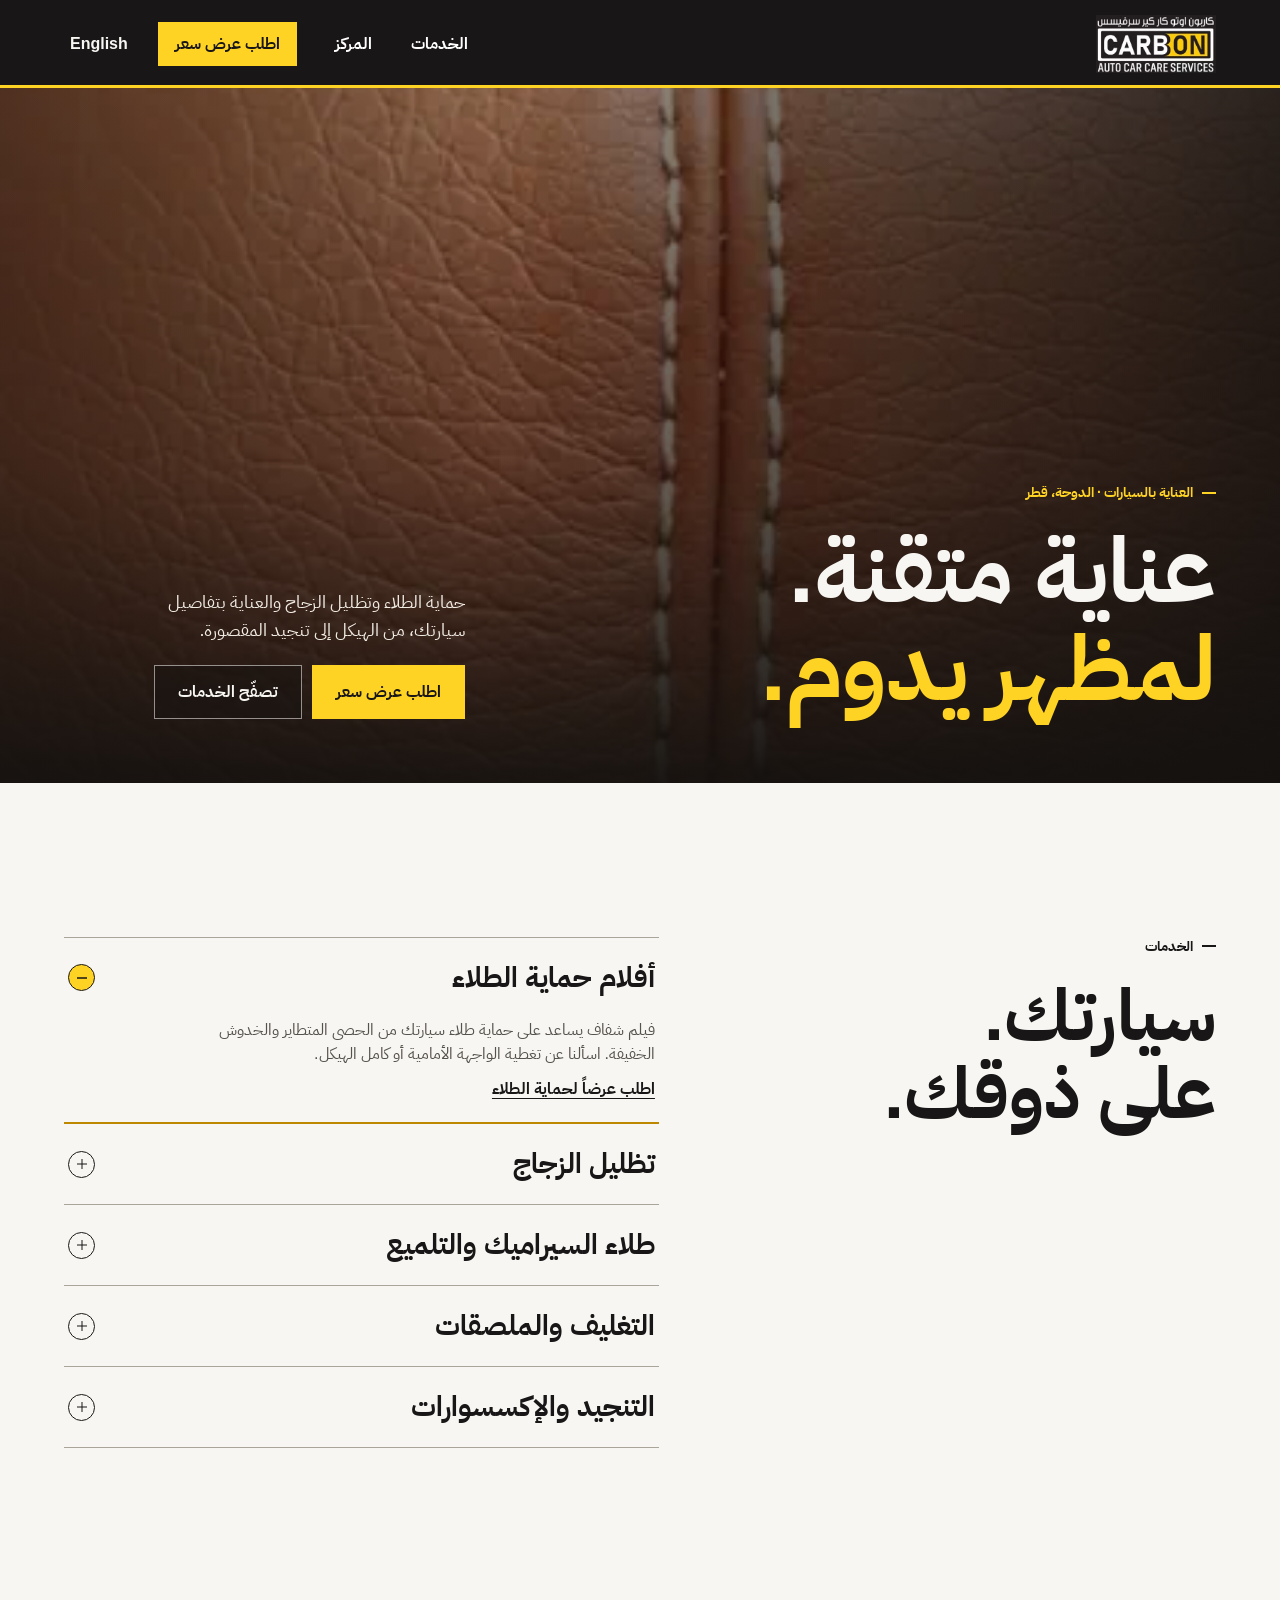
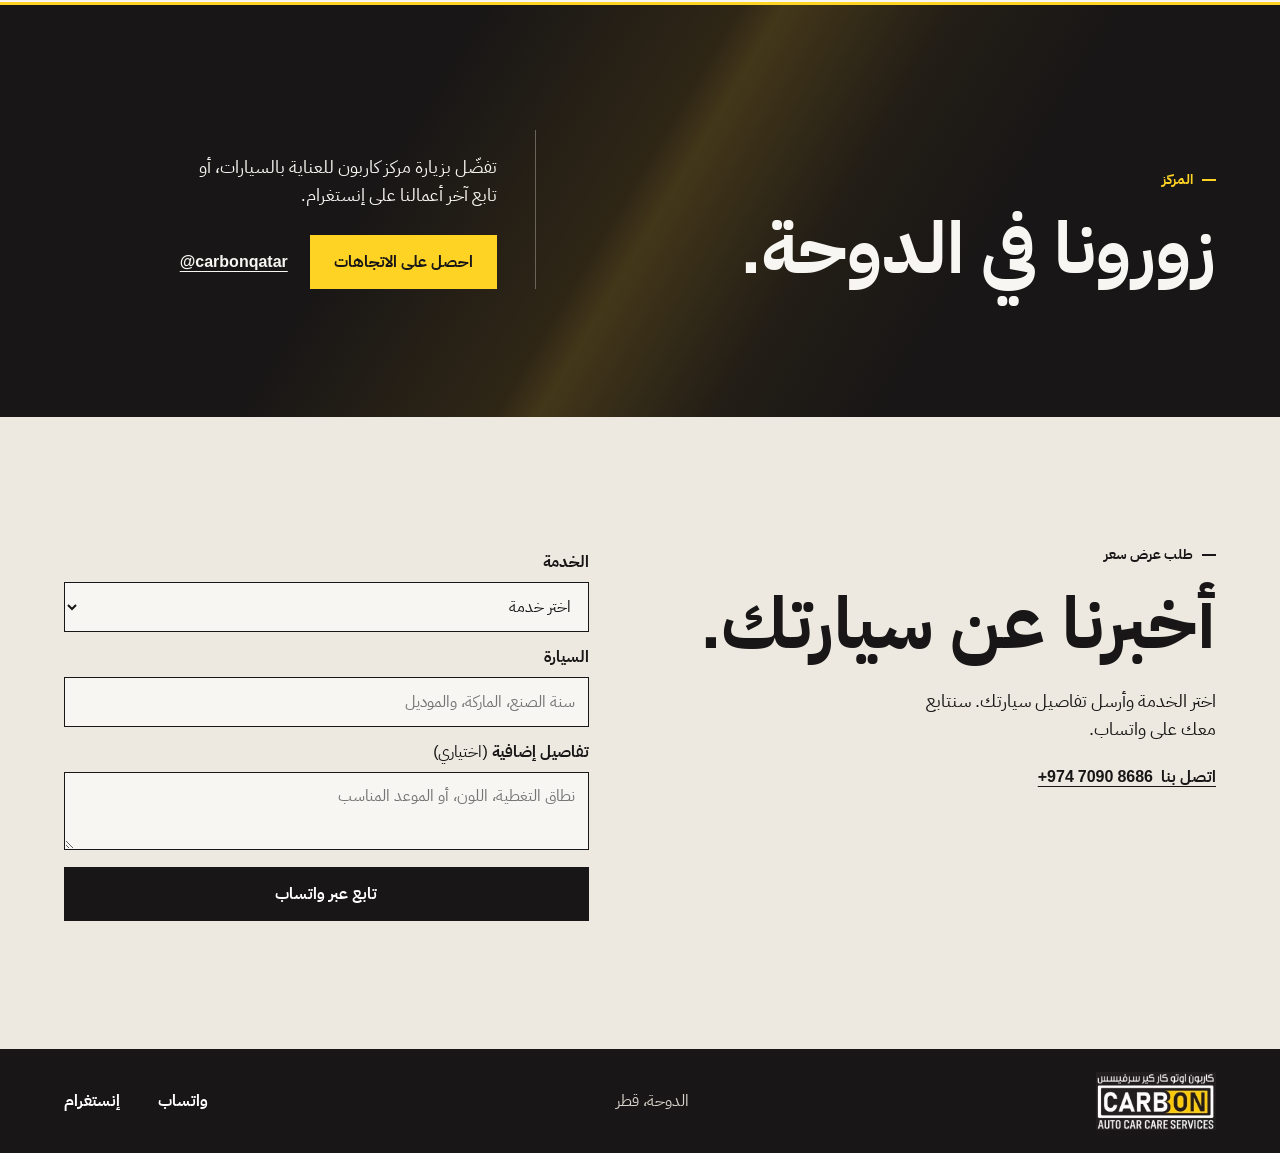
==== commit 34ff1482: "Start the Carbon hero animation without video autoplay" ====
--- a/ar/index.html
+++ b/ar/index.html
@@ -10,6 +10,7 @@
   <link rel="alternate" hreflang="ar" href="https://carbon-qatar.vercel.app/ar/">
   <link rel="alternate" hreflang="en" href="https://carbon-qatar.vercel.app/">
   <link rel="icon" href="/assets/logo.avif" type="image/avif">
+  <link rel="preload" as="image" href="/assets/carbon-motion.webp" media="(prefers-reduced-motion: no-preference)" type="image/webp" fetchpriority="high">
   <link rel="stylesheet" href="/site.css">
   <script src="/site.js" defer></script>
   <title>كاربون للعناية بالسيارات | الدوحة، قطر</title>
@@ -35,9 +36,10 @@
   </header>
   <main id="main">
     <section class="hero" aria-labelledby="hero-title">
-      <div class="hero-media" aria-hidden="true">
-        <video class="hero-video" data-src="/assets/carbon-intro.mp4" poster="/assets/carbon-interior.webp" autoplay muted playsinline webkit-playsinline preload="none"></video>
-      </div>
+      <picture class="hero-media" aria-hidden="true">
+        <source media="(prefers-reduced-motion: no-preference)" type="image/webp" srcset="/assets/carbon-motion.webp">
+        <img src="/assets/carbon-interior.webp" alt="" fetchpriority="high">
+      </picture>
       <div class="shell hero-grid">
         <div class="hero-copy">
           <p class="eyebrow"><span></span> العناية بالسيارات · الدوحة، قطر</p>
@@ -51,7 +53,6 @@
           </div>
         </div>
       </div>
-      <a class="hero-play" href="https://www.instagram.com/reel/DgINHb4z3T5/" hidden><span>شغّل الفيديو</span></a>
     </section>
     <section class="services shell" id="services" aria-labelledby="services-title">
       <div class="section-heading">
--- a/site.css
+++ b/site.css
@@ -78,9 +78,9 @@
 .text-link { display: inline-flex; align-items: center; min-height: 44px; font-weight: 750; text-underline-offset: 4px; }
 
 .hero { position: relative; isolation: isolate; overflow: clip; background: #141311; color: var(--paper); }
-.hero-media, .hero-video, .hero-media::after { position: absolute; inset: 0; width: 100%; height: 100%; }
-.hero-media { z-index: -1; background: #1e1712 url("/assets/carbon-interior.webp") center 46% / cover no-repeat; }
-.hero-video { object-fit: cover; object-position: center 46%; }
+.hero-media, .hero-media img, .hero-media::after { position: absolute; inset: 0; width: 100%; height: 100%; }
+.hero-media { z-index: -1; background: #1e1712; }
+.hero-media img { object-fit: cover; object-position: center 46%; }
 .hero-media::after {
   content: "";
   background: linear-gradient(0deg, #13110ff2 1%, #13110f86 45%, #13110f52 100%), linear-gradient(90deg, #0e0d0cd1, #13110f1a 62%, #0e0d0c77);
@@ -102,30 +102,6 @@
 .hero .button-outline { background: #16131080; border-color: #f7f6f28c; color: var(--paper); }
 .hero .button-outline:hover { color: var(--ink); }
 .hero :focus-visible { outline-color: var(--signal); }
-.hero-play {
-  position: absolute;
-  inset-block-start: 12px;
-  inset-inline-end: max(var(--gutter), calc((100% - 1440px) / 2));
-  display: inline-flex;
-  align-items: center;
-  justify-content: center;
-  gap: 8px;
-  min-height: 44px;
-  min-width: 44px;
-  padding-inline: 12px;
-  border: 1px solid #f7f6f28c;
-  background: #161310a8;
-  color: var(--paper);
-  text-decoration: none;
-  font-size: .875rem;
-  font-weight: 700;
-}
-.hero-play::before {
-  content: "";
-  border-block: 5px solid transparent;
-  border-left: 8px solid var(--signal);
-}
-.hero-play:hover { border-color: var(--signal); }
 
 .services { display: grid; grid-template-columns: .88fr 1.12fr; gap: clamp(32px, 7vw, 112px); padding-block: clamp(80px, 12vw, 170px); }
 h2 { font-size: clamp(3.2rem, 7vw, 7rem); }
@@ -267,7 +243,7 @@
   .hero-grid { padding-block: 130px 24px; min-height: min(690px, max(540px, calc(91svh - 72px))); gap: 22px; }
   h1 { font-size: clamp(3.4rem, 13vw, 5.7rem); }
   [dir="rtl"] h1 { font-size: clamp(3rem, 11vw, 5.2rem); }
-  .hero-media, .hero-video { background-position: center 43%; object-position: center 43%; }
+  .hero-media img { object-position: center 43%; }
   .hero-media::after, [dir="rtl"] .hero-media::after { background: linear-gradient(0deg, #13110ff7 3%, #13110f9e 54%, #13110f30 100%); }
   .hero-actions .button { flex: 1 1 125px; padding-inline: 12px; }
   .studio-copy { border-inline-start: 0; padding-inline-start: 0; }
@@ -287,7 +263,6 @@
   .hero h1 { margin-top: 12px; font-size: clamp(3rem, 10.6vw, 4rem); }
   [dir="rtl"] .hero h1 { font-size: clamp(2.6rem, 9.5vw, 3.5rem); }
   .hero-description { margin-bottom: 12px; }
-  .hero-play span { position: absolute; width: 1px; height: 1px; overflow: hidden; clip-path: inset(50%); white-space: nowrap; }
 }
 
 @media (max-width: 680px) {
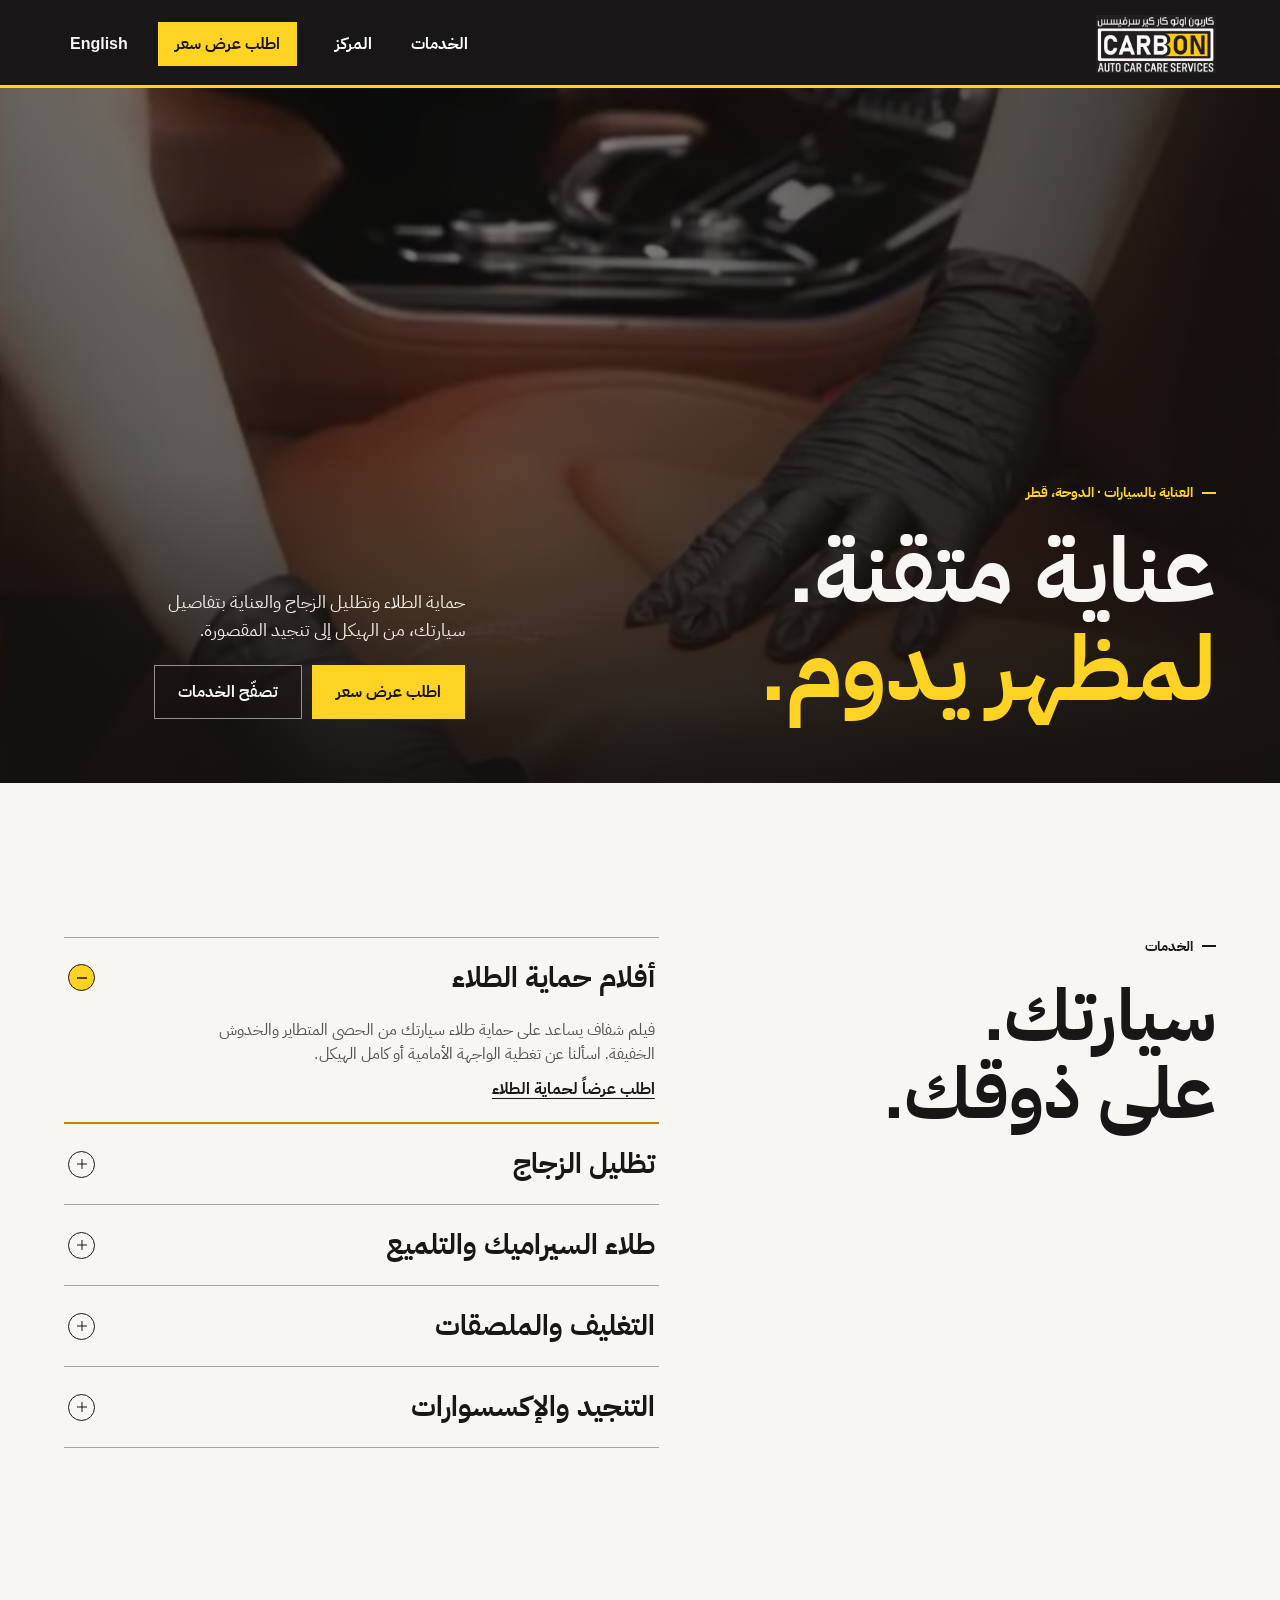
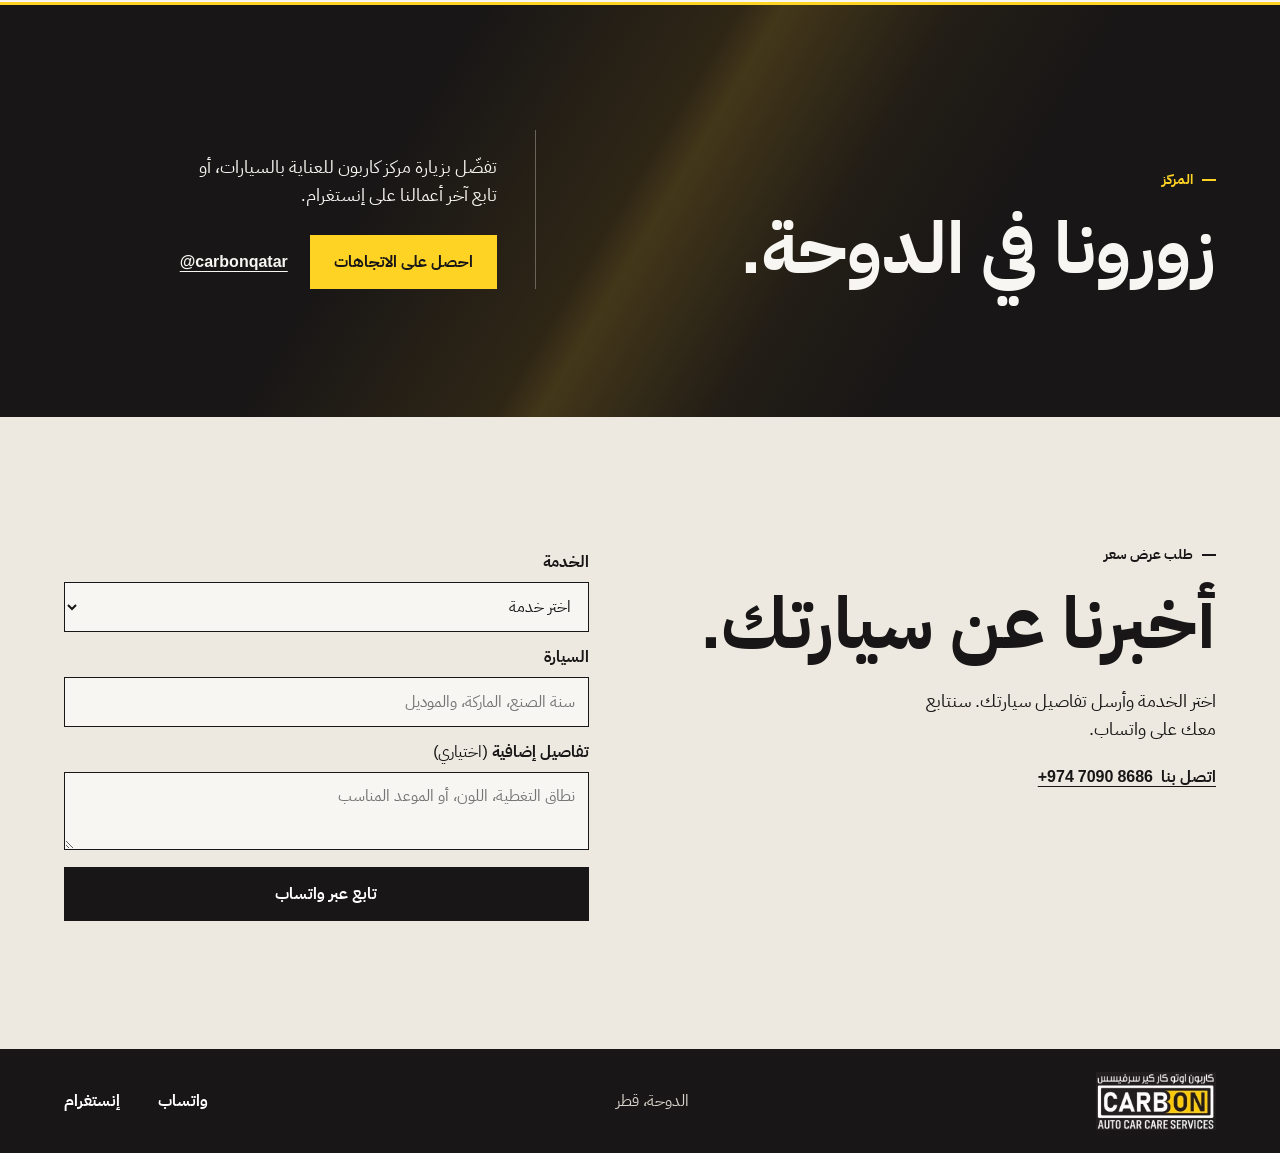
==== commit cca3d8d5: "Loop sharper hero footage while it is visible" ====
--- a/ar/index.html
+++ b/ar/index.html
@@ -10,7 +10,6 @@
   <link rel="alternate" hreflang="ar" href="https://carbon-qatar.vercel.app/ar/">
   <link rel="alternate" hreflang="en" href="https://carbon-qatar.vercel.app/">
   <link rel="icon" href="/assets/logo.avif" type="image/avif">
-  <link rel="preload" as="image" href="/assets/carbon-motion.webp" media="(prefers-reduced-motion: no-preference)" type="image/webp" fetchpriority="high">
   <link rel="stylesheet" href="/site.css">
   <script src="/site.js" defer></script>
   <title>كاربون للعناية بالسيارات | الدوحة، قطر</title>
@@ -36,10 +35,10 @@
   </header>
   <main id="main">
     <section class="hero" aria-labelledby="hero-title">
-      <picture class="hero-media" aria-hidden="true">
-        <source media="(prefers-reduced-motion: no-preference)" type="image/webp" srcset="/assets/carbon-motion.webp">
+      <div class="hero-media" aria-hidden="true">
         <img src="/assets/carbon-interior.webp" alt="" fetchpriority="high">
-      </picture>
+        <canvas width="600" height="1066" hidden></canvas>
+      </div>
       <div class="shell hero-grid">
         <div class="hero-copy">
           <p class="eyebrow"><span></span> العناية بالسيارات · الدوحة، قطر</p>
--- a/site.css
+++ b/site.css
@@ -78,9 +78,10 @@
 .text-link { display: inline-flex; align-items: center; min-height: 44px; font-weight: 750; text-underline-offset: 4px; }
 
 .hero { position: relative; isolation: isolate; overflow: clip; background: #141311; color: var(--paper); }
-.hero-media, .hero-media img, .hero-media::after { position: absolute; inset: 0; width: 100%; height: 100%; }
+.hero-media, .hero-media img, .hero-media canvas, .hero-media::after { position: absolute; inset: 0; width: 100%; height: 100%; }
 .hero-media { z-index: -1; background: #1e1712; }
-.hero-media img { object-fit: cover; object-position: center 46%; }
+.hero-media img, .hero-media canvas { object-fit: cover; object-position: center 46%; }
+@media (prefers-reduced-motion: reduce) { .hero-media canvas { display: none; } }
 .hero-media::after {
   content: "";
   background: linear-gradient(0deg, #13110ff2 1%, #13110f86 45%, #13110f52 100%), linear-gradient(90deg, #0e0d0cd1, #13110f1a 62%, #0e0d0c77);
@@ -243,7 +244,7 @@
   .hero-grid { padding-block: 130px 24px; min-height: min(690px, max(540px, calc(91svh - 72px))); gap: 22px; }
   h1 { font-size: clamp(3.4rem, 13vw, 5.7rem); }
   [dir="rtl"] h1 { font-size: clamp(3rem, 11vw, 5.2rem); }
-  .hero-media img { object-position: center 43%; }
+  .hero-media img, .hero-media canvas { object-position: center 43%; }
   .hero-media::after, [dir="rtl"] .hero-media::after { background: linear-gradient(0deg, #13110ff7 3%, #13110f9e 54%, #13110f30 100%); }
   .hero-actions .button { flex: 1 1 125px; padding-inline: 12px; }
   .studio-copy { border-inline-start: 0; padding-inline-start: 0; }
